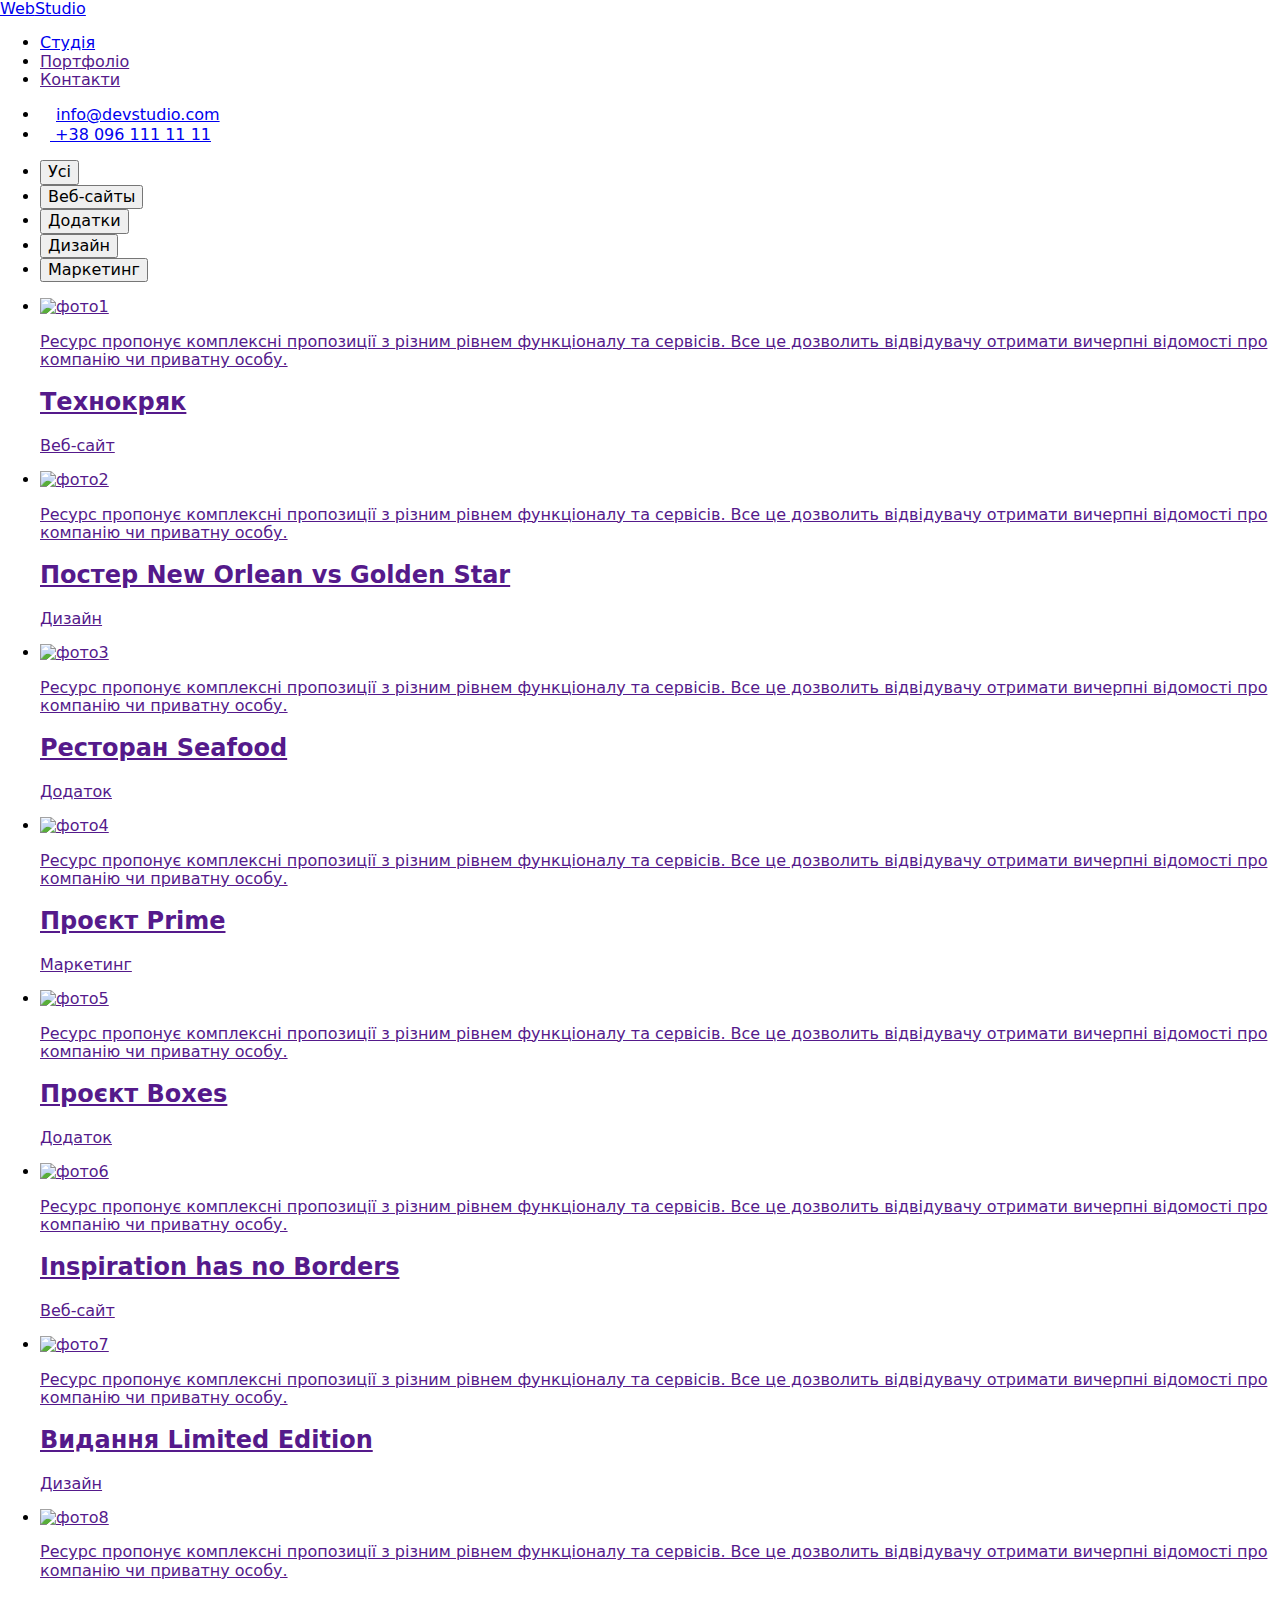
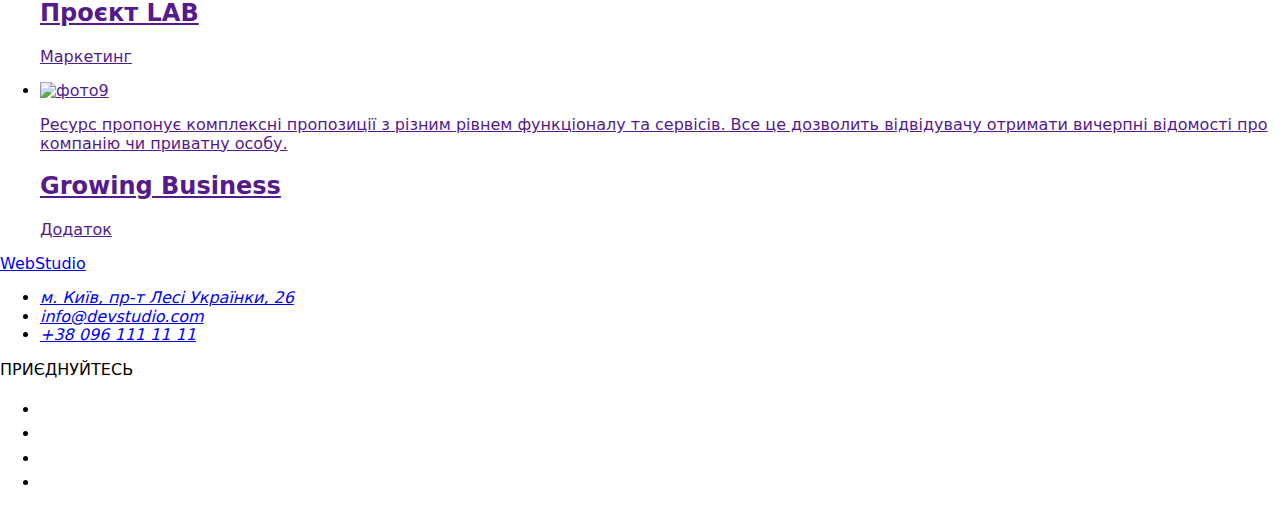
==== portfolio.html @ e8b699ad "Add files via upload" ====
<!DOCTYPE html>
<html lang="en">
  <head>
    <meta charset="UTF-8" />
    <meta http-equiv="X-UA-Compatible" content="IE=edge" />
    <meta name="viewport" content="width=device-width, initial-scale=1.0" />
    <title>Portfolio</title>
    <link rel="preconnect" href="https://fonts.googleapis.com">
<link rel="preconnect" href="https://fonts.gstatic.com" crossorigin>
<link href="https://fonts.googleapis.com/css2?family=Raleway:wght@700&family=Roboto:wght@400;500;700;900&display=swap" rel="stylesheet">
<link rel="stylesheet" href="https://cdnjs.cloudflare.com/ajax/libs/modern-normalize/1.1.0/modern-normalize.min.css">

    <link rel="stylesheet" href="./CSS/styles.css" />
  </head>

  <body>
    <header class="banner">
      <div class="header-container container">
        <a href="/" class="logo-header">
          <span class="first-part">Web</span><span class="last-part">Studio</span></a>
        <nav class="header-nav">
  
          <ul class="nav-list list">
            <li class="header-nav-item">
              <a href="./index.html" class="header-nav-studio link">Студія</a>
            </li>
            <li class="header-nav-item">
              <a href="" class="header-nav-link link current">Портфоліо</a>
            </li>
            <li class="header-nav-item">
              <a href="" class="header-nav-link link">Контакти</a>
            </li>
          </ul>
          </nav>
            <ul class="header-group list">
              <li class="mailto"><a class="link-contacts link" href="#info@devstudio.com">
                <svg class="mail-icon" width="16" height="12">
        <use href="./img/icons.svg#icon-envelope"></use>
                </svg>info@devstudio.com
              </a></li>
              <li><a class="link-contacts link" href="#+380961111111">
                <svg class="tel-icon" width="10" height="16">
                  <use href="./img/icons.svg#icon-Vector"></use>
                </svg> +38 096 111 11 11
              </a></li>
            
          </ul>
        
      </div>
    </header>
    <main>
      <section class="buttons">
        <div class="container">
      <ul class="hero-header-btn list">
        <li class="tin-tack"><button class="hero-btn btn" type="button">Усі</button></li>
        <li class="tin-tack"><button class="hero-btn btn" type="button">Веб-сайты</button></li>
        <li class="tin-tack"><button class="hero-btn btn" type="button">Додатки</button></li>
        <li class="tin-tack"><button class="hero-btn btn" type="button">Дизайн</button></li> 
        <li class="tin-tack"><button class="hero-btn btn" type="button">Маркетинг</button></li>
    </ul>
      
      
        
      <ul class="aboute-list list">
        <li class="item-portfolio"> 
<div class="team-thumb">
  <a class="portfolio" href="">
    <img src="img2/img (7).jpg" alt="фото1">
            <div class="overlay">
            <p class="overlay-text">Ресурс пропонує комплексні пропозиції з різним рівнем функціоналу та сервісів. Все це дозволить відвідувачу 
              отримати вичерпні відомості про компанію чи приватну особу.</p>
          </div>
        
</div>

          <div class="wrapper-img">
          <h2 class="aboute-title">Технокряк</h2>
          <p class="about-title-after">Веб-сайт</p>
        </a>
        </div>
      
        </li>
        <li class="item-portfolio">
          <div class="team-thumb"><a class="portfolio" href="">
          <img src="img2/img (8).jpg" alt="фото2">
          <div class="overlay">
            <p class="overlay-text">Ресурс пропонує комплексні пропозиції з різним рівнем функціоналу та сервісів. Все це дозволить відвідувачу 
              отримати вичерпні відомості про компанію чи приватну особу.</p>
          </div>
          </div>
          <div class="wrapper-img">
          <h2 class="aboute-title">Постер New Orlean vs Golden Star</h2>
          <p class="about-title-after ">Дизайн</p>
        </a>
          </div>
        </li>
        <li class="item-portfolio"> 
          <div class="team-thumb"><a class="portfolio" href="">
          <img src="img2/img (9).jpg" alt="фото3" />
          <div class="overlay">
            <p class="overlay-text">Ресурс пропонує комплексні пропозиції з різним рівнем функціоналу та сервісів. Все це дозволить відвідувачу 
              отримати вичерпні відомості про компанію чи приватну особу.</p>
          </div>
          </div>
          <div class="wrapper-img">
          <h2 class="aboute-title">Ресторан Seafood</h2>
          <p class="about-title-after ">Додаток</p>
          </a>
          </div>
        </li>
        <li class="item-portfolio">
          <div class="team-thumb"><a class="portfolio" href="">
          <img src="img2/img (10).jpg" alt="фото4" />
          <div class="overlay">
            <p class="overlay-text">Ресурс пропонує комплексні пропозиції з різним рівнем функціоналу та сервісів. Все це дозволить відвідувачу 
              отримати вичерпні відомості про компанію чи приватну особу.</p>
          </div>
          </div>
          <div class="wrapper-img">
          <h2 class="aboute-title">Проєкт Prime</h2>
          <p class="about-title-after">Маркетинг</p>
          </a>
          </div>
        </li>
        <li class="item-portfolio">
          <div class="team-thumb"><a class="portfolio" href="">
          <img src="img2/img (11).jpg" alt="фото5" />
          <div class="overlay">
            <p class="overlay-text">Ресурс пропонує комплексні пропозиції з різним рівнем функціоналу та сервісів. Все це дозволить відвідувачу 
              отримати вичерпні відомості про компанію чи приватну особу.</p>
          </div>
          </div>
          <div class="wrapper-img">
          <h2 class="aboute-title">Проєкт Boxes</h2>
          <p class="about-title-after">Додаток</p>
          </a>
          </div>
        </li>
        <li class="item-portfolio">
          <div class="team-thumb"> <a class="portfolio" href="">
          <img src="img2/img (12).jpg" alt="фото6" />
          <div class="overlay">
            <p class="overlay-text">Ресурс пропонує комплексні пропозиції з різним рівнем функціоналу та сервісів. Все це дозволить відвідувачу 
              отримати вичерпні відомості про компанію чи приватну особу.</p>
          </div>
          </div>
          <div class="wrapper-img">
          <h2 class="aboute-title">Inspiration has no Borders</h2>
          <p class="about-title-after">Веб-сайт</p>
          </a>
          </div>
        </li>
        <li class="item-portfolio"> 
          <div class="team-thumb"><a class="portfolio" href="">
          <img src="img2/img (13).jpg" alt="фото7" />
          <div class="overlay">
            <p class="overlay-text">Ресурс пропонує комплексні пропозиції з різним рівнем функціоналу та сервісів. Все це дозволить відвідувачу 
              отримати вичерпні відомості про компанію чи приватну особу.</p>
          </div>
          </div>
          <div class="wrapper-img">
          <h2 class="aboute-title">Видання Limited Edition</h2>
          <p class="about-title-after">Дизайн</p>
          </a>
          </div>
        </li>
        <li class="item-portfolio">
          <div class="team-thumb"><a class="portfolio" href="">
          <img src="img2/img (14).jpg" alt="фото8" />
          <div class="overlay">
            <p class="overlay-text">Ресурс пропонує комплексні пропозиції з різним рівнем функціоналу та сервісів. Все це дозволить відвідувачу 
              отримати вичерпні відомості про компанію чи приватну особу.</p>
          </div>
          </div>
          <div class="wrapper-img">
          <h2 class="aboute-title">Проєкт LAB</h2>
          <p class="about-title-after">Маркетинг</p>
          </a>
          </div>
        </li>
        <li class="item-portfolio">
          <div class="team-thumb"> <a class="portfolio" href="">
          <img src="img2/img (15).jpg" alt="фото9" />
          <div class="overlay">
            <p class="overlay-text">Ресурс пропонує комплексні пропозиції з різним рівнем функціоналу та сервісів. Все це дозволить відвідувачу 
              отримати вичерпні відомості про компанію чи приватну особу.</p>
          </div>
          </div>
          <div class="wrapper-img">
          <h2 class="aboute-title">Growing Business</h2>
          <p class="about-title-after">Додаток</p>
          </a>
          </div>
        </li>
      </ul>
    </div>
    </section>
  </main>
  <footer class="floor">
    <div class="container-footer">
      <div class="logo-address">
      <a href="/" class="logotip logo">
        <span class="first-part">Web</span><span class="second-part">Studio</span></a>
      <address>
      

        <ul class="address-contacts list">
          <li class="contact">
            <a class="home-contacts link" href="https://goo.gl/maps/BV1FCmBbSdYmjKrC9" target="_blank"
              rel="noopener noreferrer nofollows">м. Київ, пр-т Лесі Українки, 26</a>
          </li>

          <li class="contact"><a class="mail-contacts link" href="#info@devstudio.com">info@devstudio.com</a></li>
          <li class="contact"><a class="mail-contacts link" href="#+380961111111">+38 096 111 11 11</a></li>
        </ul>
      </address>
      </div>
      <div>
        <p class="join">
          ПРИЄДНУЙТЕСЬ
        </p>
        <ul class="socials list">
          <li class="social-item"> <a class="social-link link" href="https://Instagram.com" target="_blank"
              rel="nofollow noopener noreferrer" aria-label="Instagram icon">
              <svg class="social-icon" width="20" height="20">
                <use href="./img/icons.svg#icon-instagram-2"></use>
              </svg>
            </a>
          </li>
          <li class="social-item"> <a class="social-link link" href="https://Twitter.com" target="_blank"
              rel="nofollow noopener noreferrer" aria-label="Twitter icon">
              <svg class="social-icon" width="20" height="20">
                <use href="./img/icons.svg#icon-twitter-1"></use>
              </svg>
            </a>
          </li>
          <li class="social-item"> <a class="social-link link" href="https://Facebook.com" target="_blank"
              rel="nofollow noopener noreferrer" aria-label="Facebook icon">
              <svg class="social-icon" width="20" height="20">
                <use href="./img/icons.svg#icon-facebook-1"></use>
              </svg>
            </a>
          </li>
          <li class="social-item"> <a class="social-link link" href="https://linkedin.com" target="_blank"
              rel="nofollow noopener noreferrer" aria-label="Linkedin icon">
              <svg class="social-icon" width="20" height="20">
                <use href="./img/icons.svg#icon-linkedin-1"></use>
              </svg>
            </a>
          </li>
        </ul>
      </div>
    </div>
</footer>
  </body>
</html>
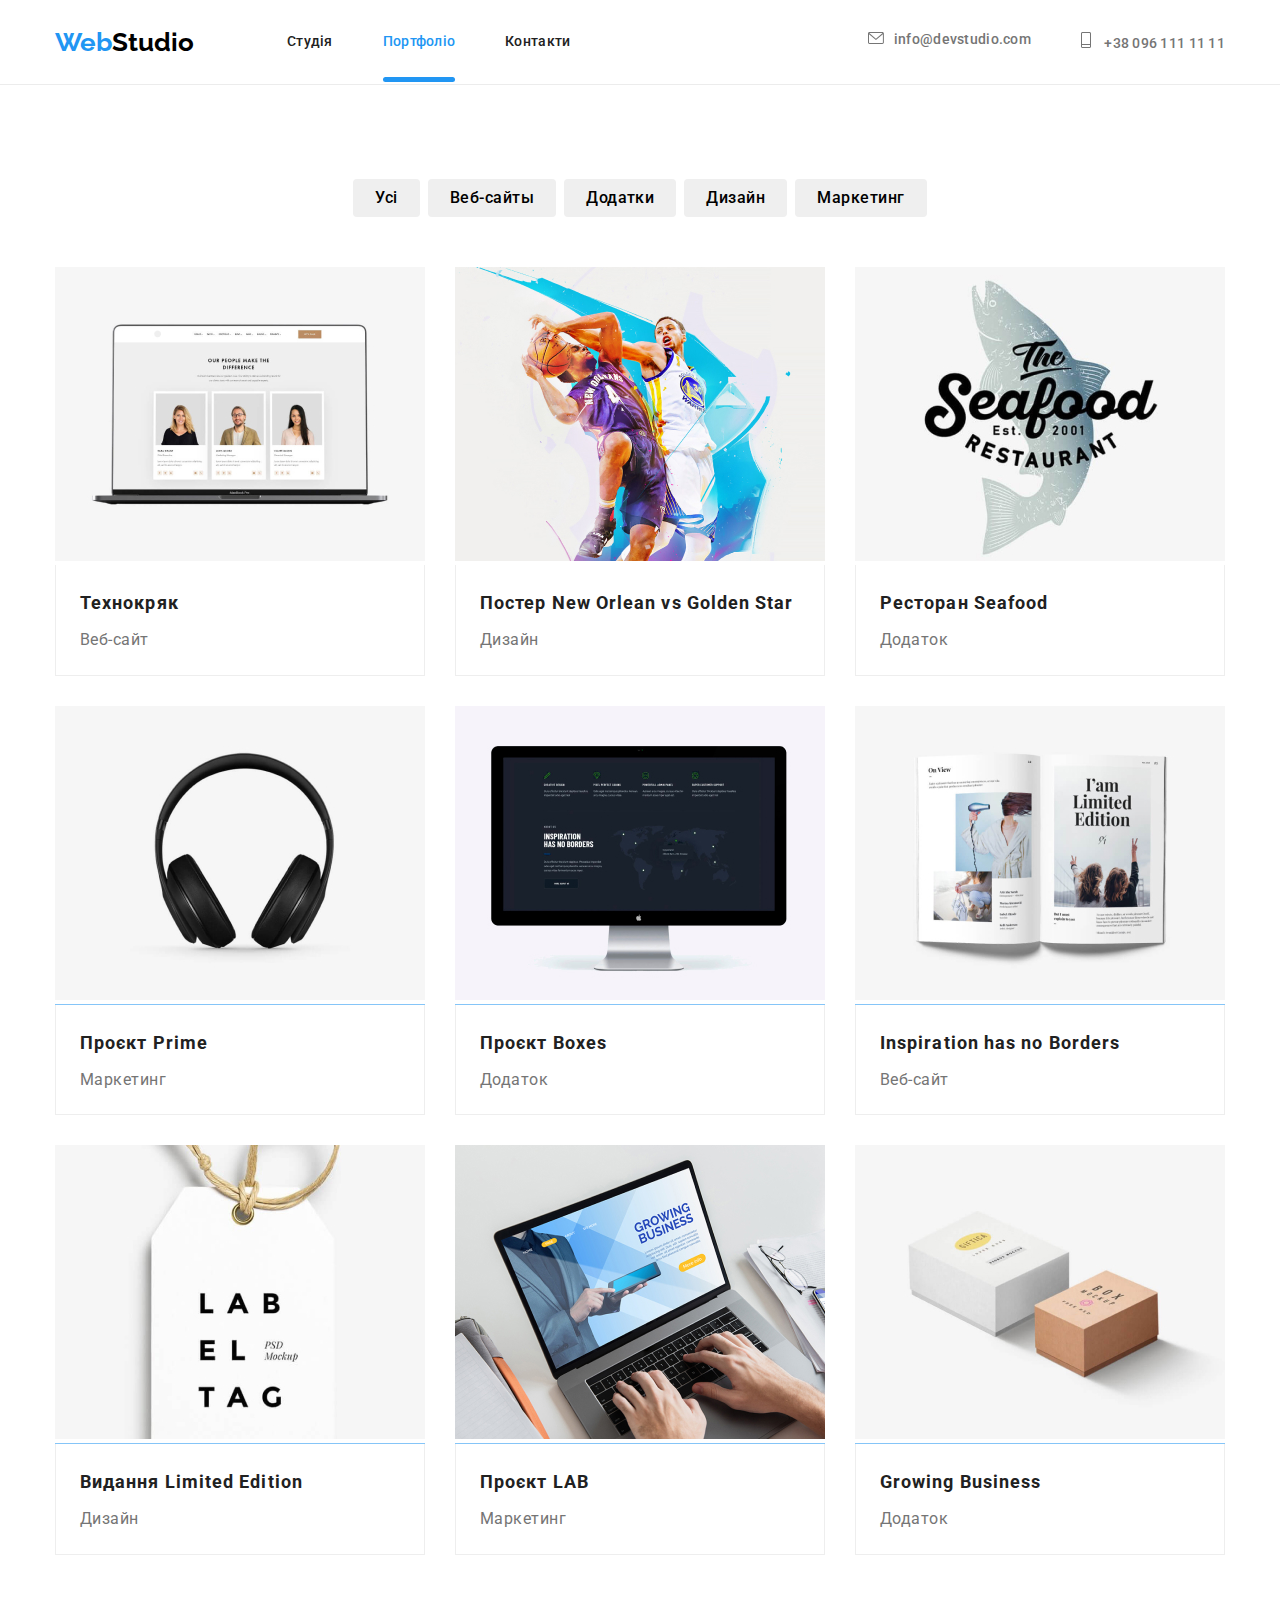
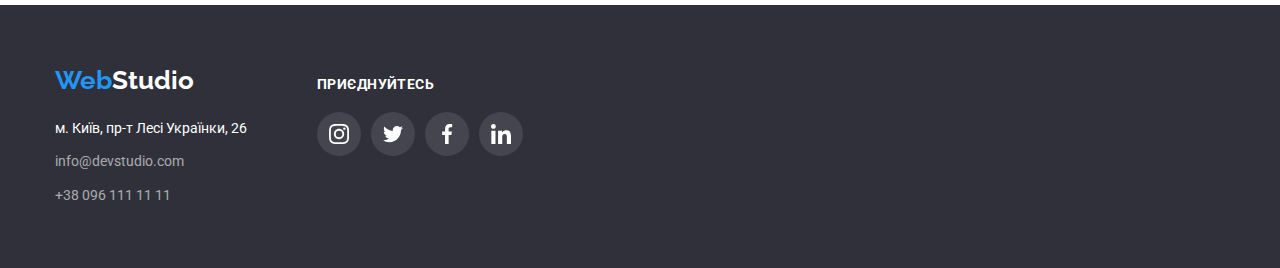
==== commit 01c38dc6: "Add files via upload" ====
--- a/portfolio.html
+++ b/portfolio.html
@@ -11,7 +11,7 @@
 <link href="https://fonts.googleapis.com/css2?family=Raleway:wght@700&family=Roboto:wght@400;500;700;900&display=swap" rel="stylesheet">
 <link rel="stylesheet" href="https://cdnjs.cloudflare.com/ajax/libs/modern-normalize/1.1.0/modern-normalize.min.css">
 
-    <link rel="stylesheet" href="./CSS/styles.css" />
+    <link rel="stylesheet" href="./css/styles.css" />
   </head>
 
   <body>
--- a/css/styles.css
+++ b/css/styles.css
@@ -0,0 +1,785 @@
+/*GENERAL STYLES*/
+html {
+    box-sizing: border-box;
+}
+*,
+*::before,
+*::after {
+    box-sizing: inherit;
+}
+h1,
+h2,
+h3,
+h4,
+h5,
+h6,
+ul,
+p
+{
+    margin: 0;
+}
+
+:root {
+    
+    --second-font: 'Raleway', sans-serif;
+    --accent-color: #2196F3;
+    --main-color: #212121;
+    --second-color: #757575;
+    --third-color: #FFFFFF;
+}
+
+body {
+    font-family:'Roboto', sans-serif;
+}
+
+
+     .logo {
+font-family: var(--second-font);
+font-weight: 700;
+font-size: 26px;
+line-height: 1.19;
+text-decoration: none;
+
+
+
+}
+.logo-header {
+    font-family: var(--second-font);
+font-weight: 700;
+font-size: 26px;
+line-height: 1.19;
+text-decoration: none;
+margin-right: 93px;
+
+}
+
+
+.first-part {
+    color: var(--accent-color);
+}
+.last-part {
+   color: #000; 
+} 
+.second-part {
+    color: #FFFFFF;
+}
+.list {
+    list-style: none;
+}
+.link { 
+    text-decoration: none;
+    transition-property: var(--accent-color);
+    transition-duration: 250ms;
+    transition-timing-function: cubic-bezier(0.4, 0, 0.2, 1);
+
+}
+
+.link:hover, .link:focus {
+    color: var(--accent-color);
+   
+}
+.mailto:hover,
+.mailto:focus {
+    fill: var(--accent-color);
+    color: var(--accent-color);
+}
+
+
+
+
+.tel-icon:hover,
+.tel-icon:focus {
+    fill: var(--accent-color);
+}
+.menu {
+    display: flex;
+}
+
+.nav-list {
+    display: flex;
+    align-items: center;
+    gap: 50px;
+    padding-left: 0;
+    margin-top: 0;
+    margin-bottom: 0;
+    
+    
+}
+
+.nav-list:last-child {
+    margin-right: 0;
+}
+.header-container {
+    display: flex;
+    align-items: center;
+    margin-right: 0;
+    
+      
+    
+}
+
+.banner {
+    border-bottom: 1px solid #ECECEC;
+}
+.buttons {
+    padding-top: 94px;
+    padding-bottom: 50px;
+}
+.header-group {
+    display: flex;
+    
+margin-left: auto;
+    gap: 50px;
+    
+}
+
+    
+
+.header-nav-link  {
+font-weight: 500;
+font-size: 14px;
+line-height: 1.14;
+letter-spacing: 0.02em;
+color: var(--main-color);
+display: block;
+padding-top: 32px;
+padding-bottom: 32px;
+
+       }
+
+.header-nav-studio {
+  
+font-weight: 500;
+font-size: 14px;
+line-height: 1.14;
+letter-spacing: 0.02em;
+
+color: var( --main-color);
+display: block;
+padding-top: 32px;
+padding-bottom: 32px;
+
+}
+.link-contacts {
+    font-style: normal;
+font-weight: 500;
+font-size: 14px;
+line-height: 1.14;
+letter-spacing: 0.02em;
+
+color: #757575;
+display: block;
+padding-top: 32px;
+padding-bottom: 32px;
+}
+.link-tel  {
+    font-style: normal;
+font-weight: 500;
+font-size: 14px;
+line-height: 1.14;
+letter-spacing: 0.02em;
+color: var(--second-color);
+padding-top: 32px;
+padding-bottom: 32px;
+}
+.header-btn {
+    font-family: 'Roboto';
+font-style: normal;
+font-weight: 700;
+    font-size: 16px;
+    line-height: 1.87;
+    letter-spacing: 0.06em;
+    display: inline-block;
+    padding: 10px 32px;
+    margin-top: 30px;
+    background-color: var(--accent-color);
+    color: var(--third-color);
+    border: 0;
+    transition-property: var(--accent-color);
+    transition-duration: 250ms;
+    transition-timing-function: cubic-bezier(0.4, 0, 0.2, 1);
+}
+.header-btn:hover,
+.header-btn:focus {
+    cursor:pointer;
+list-style: none;
+box-shadow: 0px 4px 4px rgba(0, 0, 0, 0.15);
+border-radius: 4px;
+}
+
+.btn:hover, 
+.btn:focus {
+cursor:pointer;
+list-style: none;
+box-shadow: 0px 4px 4px rgba(0, 0, 0, 0.15);
+border-radius: 4px;
+background-color: var(--accent-color);
+
+}
+
+.hero-text {
+    font-weight: 900;
+font-size: 44px;
+line-height: 1.36;
+text-align: center;
+letter-spacing: 0.06em;
+text-transform: uppercase;
+color: var(--third-color);
+max-width: 696px;
+margin-left: auto;
+margin-right: auto;
+
+
+
+}
+.hero {
+    
+    padding-top: 200px;
+    padding-bottom: 200px;
+    background-image:linear-gradient(to right,rgba(47, 48, 58, 0.4),rgba(47, 48, 58, 0.4)),  url(../img/hero-bg.png);
+    background-repeat: no-repeat;
+    margin-left: auto;
+    margin-right: auto;
+    max-width: 1600px;
+    background-size: cover;
+    background-position: center;
+
+
+
+}
+
+
+.items {
+    font-weight: 700;
+font-size: 14px;
+line-height: 1.14;
+letter-spacing: 0.03em;
+text-transform: uppercase;
+color: var(--main-color);
+margin-top: 30px;
+    margin-bottom: 10px;
+}
+
+
+.details {
+    padding-top: 94px;  
+}
+
+.items-text {
+    
+font-size: 14px;
+line-height: 1.71;
+letter-spacing: 0.03em;
+color: var(--second-color);
+
+margin-top: 0;
+margin-bottom: 0;
+padding-left: 0;
+
+
+}
+.items-text {
+    display: flex;
+    gap: 30px;
+    
+    
+}
+.lead-img {
+    display: flex;
+    gap: 30px;
+   margin-top: 0;
+   margin-bottom: 0;
+   padding-left: 0;
+}
+.lead {
+    
+
+font-size: 36px;
+line-height: 1.16;
+text-align: center;
+letter-spacing: 0.03em;
+color: var(--main-color);
+margin-top: 0;
+margin-bottom: 50px;
+
+}
+.user {
+    padding-top: 94px;
+padding-bottom: 94px;
+}
+
+.comanda {
+    
+font-size: 16px;
+line-height: 1.18;
+font-weight: 500;
+text-align: center;
+letter-spacing: 0.03em;
+color: var(--main-color);
+padding: 10px;
+
+}
+.our-comanda {
+    padding-top: 94px;
+    padding-bottom: 94px;
+    background: #F5F4FA;
+    
+}
+.profession {
+font-size: 16px;
+line-height: 1.18;
+color: #757575;
+margin-bottom: 16px;
+
+}
+
+.home-contacts {
+font-style: normal;
+font-size: 14px;
+line-height: 24px;
+color: #FFFFFF;
+padding-left: 0;
+margin-bottom: 9px;
+
+}
+
+.aboute-title {
+font-weight: 700;
+font-size: 18px;
+line-height: 2;
+letter-spacing: 0.06em;
+color: var(--main-color);
+margin-bottom: 4px;
+
+}
+.about-title-after {
+font-size: 16px;
+line-height: 1.87;
+letter-spacing: 0.03em;
+color: var(--second-color);
+
+}
+
+.floor {
+
+background: #2F303A;
+
+padding-top: 60px;
+padding-bottom: 60px;
+
+
+}
+
+.mail-contacts  {
+
+font-size: 14px;
+line-height: 1.71;
+color: rgba(255, 255, 255, 0.6);
+margin-top: 9px;
+
+
+}
+.mail-icon {
+    margin-right: 10px;
+    fill: currentColor;
+}
+.tel-icon {
+    margin-right: 10px;
+    fill: currentColor;
+}
+
+
+.hero-header-btn .btn {
+font-weight: 500;
+font-size: 16px;
+line-height:1.62;
+letter-spacing: 0.03em;
+font-family:inherit;
+border: 0;
+border-radius: 4px;
+
+}
+.hero-header-btn {
+    display: flex;
+justify-content: center;
+gap: 8px;
+margin-bottom: 50px;
+padding-left: 0;
+
+}
+
+
+.container {
+    margin-left: auto;
+    margin-right: auto;
+    padding-left: 15px;
+    padding-right: 15px;   
+    width: 1200px;
+    text-align: center;
+
+}
+.aboute-list {
+    display: flex;
+    flex-wrap: wrap;
+   gap: 30px;
+   padding-left: 0;
+   margin-top: 0;
+   margin-bottom: 0;
+   
+}
+
+.item-portfolio {
+    display: block;
+    width: 370px;
+    transition-property: box-shadow;
+    transition-duration: 250ms;
+    transition-timing-function: cubic-bezier(0.4, 0, 0.2, 1);
+
+
+}
+
+.item-portfolio:hover .overlay {
+    background-color: rgba(33, 150, 243, 0.9);
+    transform: translateY(0);
+    
+}
+.team-thumb{
+    position: relative;
+    overflow: hidden;
+    
+}
+
+.overlay {
+    position: absolute;
+    top: 0;
+    left: 0;
+    transform: translateY(100%);
+    display: flex;
+    align-items: center;
+    width: 100%;
+    height: 100%;
+    background-color: rgba(33, 150, 243, 0.9);
+    
+    transition: transform 250ms cubic-bezier(0.4, 0, 0.2, 1);
+}
+
+.overlay-text{
+    padding:63px 24px;
+    color: var(--third-color);
+    font-weight: 400;
+font-size: 18px;
+line-height: 28px;
+text-align: left;
+}
+.aboute-list:nth-child(3n)
+{
+    margin-right: 0;
+}
+.wrapper-img {
+    padding: 20px 24px;
+    border: 1px solid #EEEEEE;
+    border-top: none;
+    text-align: left;
+}
+.picture {
+    display: block;
+    flex-basis: calc((100%-60px)/3);
+}
+.foto {
+    display: block;
+    flex-basis: calc((100%-90px)/4);
+    box-shadow: 0px 1px 3px rgba(0, 0, 0, 0.12), 0px 1px 1px rgba(0, 0, 0, 0.14), 0px 2px 1px rgba(0, 0, 0, 0.2);
+    transition-property: var(--accent-color);
+    transition-duration: 250ms;
+    transition-timing-function: cubic-bezier(0.4, 0, 0.2, 1);
+}
+
+
+
+.address-contacts {
+    font-style: normal;
+    font-size: 14px;
+    line-height: 24px;
+    color: #FFFFFF;
+    padding-left: 0;
+   
+    
+}
+    
+    
+.team-img {
+    padding-bottom: 30px;
+    padding-top: 10px;
+    background: var(--third-color);
+}
+
+.hero-btn{
+    display: inline-block;
+   padding: 6px 22px;
+}
+.text-container {
+    margin-left: auto;
+    margin-right: auto;
+    padding-left: 15px;
+    padding-right: 15px;   
+    width: 1200px;
+    
+}
+.logotip {
+    margin-bottom: 20px;
+    display: block;
+}
+.logo-address {
+    margin-right: 70px;
+}
+.container-footer {
+    margin-left: auto;
+    margin-right: auto;
+    padding-left: 15px;
+    padding-right: 15px;   
+    width: 1200px;
+    display: flex;
+    align-items: baseline;
+   
+    
+}
+.join {
+    margin-bottom: 20px;
+font-weight: 700;
+font-size: 14px;
+line-height: 16px;
+letter-spacing: 0.03em;
+text-transform: uppercase;
+
+color: #FFFFFF;
+
+}
+.contact {
+    margin-bottom: 9px;
+}
+.contact:last-child {
+    margin-bottom: 0;
+}
+.socials {
+    display: flex;
+    justify-content: center;
+    align-items: center;
+    gap: 10px;
+    padding-left: 0;
+   
+}
+
+.socials-icon {
+    fill: currentColor;
+   
+}
+.link {
+    text-decoration: none;
+    
+}
+.socials-link {
+    display: flex;
+    align-items: center;
+    justify-content: center;
+    color: #AFB1B8;;
+    width: 44px;
+    height: 44px;
+    background-color: #FFFFFF;
+    border-radius: 50%;
+    transition-property: background-color;
+    transition-duration: 250ms;
+    transition-timing-function: cubic-bezier(0.4, 0, 0.2, 1).;
+}
+.social-link {
+    display: flex;
+    align-items: center;
+    justify-content: center;
+    color: #AFB1B8;;
+    width: 44px;
+    height: 44px;
+    background-color:rgba(255, 255, 255, 0.1);
+    border-radius: 50%;
+    transition-property: background-color;
+    transition-duration: 250ms;
+    transition-timing-function: cubic-bezier(0.4, 0, 0.2, 1);
+}
+.social-item {
+    fill: #FFFFFF;
+}
+.social-icon {
+    fill: #FFFFFF; 
+}
+.socials-link:hover,
+.socials-link:focus  {
+    color: #FFFFFF;
+    background-color:#2196F3 ;
+    
+}
+.social-link:hover,
+.social-link:focus  {
+    color: #FFFFFF;
+    background-color:#2196F3 ;
+    
+}
+
+.clients-list {
+   display: flex;
+   justify-content: center;
+   align-items: center;
+    gap: 30px;
+    padding-left: 0;
+
+}
+.clients-link {
+    width: 170px;
+    height: 92px;
+display: flex;
+   justify-content: center;
+   align-items: center;
+
+    border: 1px solid #AFB1B8;
+border-radius: 4px;
+color: #AFB1B8;
+
+}
+.clients-link {
+    transition-property: background-color;
+    transition-duration: 250ms;
+    transition-timing-function: cubic-bezier(0.4, 0, 0.2, 1);
+}
+
+.icons-first {
+    width: 270px;
+    height: 120px;
+display: flex;
+   justify-content: center;
+   align-items: center;
+   background: #F5F4FA;
+   border-radius: 4px;
+    
+}
+.clients-icon {
+    fill: currentColor;
+}
+.clients-link:hover,
+.clients-link:focus {
+    border-color:  #2196F3;
+    color:  #2196F3;
+}
+.section-client {
+    padding-top: 94px;
+    padding-bottom: 94px;
+}
+.portfolio {
+    text-decoration: none;
+    display: block;
+
+}
+.item-portfolio:hover,
+.item-portfolio:focus {
+    
+    box-shadow: 0px 1px 1px rgba(0, 0, 0, 0.12), 0px 4px 4px rgba(0, 0, 0, 0.06), 1px 4px 6px rgba(0, 0, 0, 0.16);
+}
+.item-portfolio:hover.overlay{
+    transform: translateY(0);
+}
+.hero-btn.btn {
+    transition-property: backgraund-color var(--accent-color); 
+    transition-duration: 250ms;
+    transition-timing-function: cubic-bezier(0.4, 0, 0.2, 1);
+    
+}
+    
+    
+
+.lead-desk-text {
+    display: flex;
+    position: absolute;
+    width: 370px;
+    height: 70px;
+    color: var(--third-color);
+    justify-content: center;
+    align-items:center ;
+    top: 224px;
+    background-color:  rgba(47, 48, 58, 0.8);
+    font-weight: 700;
+    font-size: 14px;
+    line-height: calc(16/14);
+    text-transform: uppercase;
+}
+.lead-desk {
+    display: flex;
+    position: relative;
+}
+.header-nav-studio.current {
+    color: var(--accent-color);
+}
+.header-nav-studio.current::after {
+    content: '';
+    display: block;
+    width: 100%;
+    height: 5px;
+    border-radius: 4px;
+    background-color: #2196F3;
+    position: absolute;
+    bottom: 0;
+    left: 0;
+}
+.header-nav-item {
+    position: relative;
+}
+.header-nav-link.current {
+    color: var(--accent-color);  
+}
+.header-nav-link.current::after {
+    content: '';
+    display: block;
+    width: 100%;
+    height: 5px;
+    border-radius: 4px;
+    background-color: #2196F3;
+    position: absolute;
+    bottom: 0;
+    left: 0;
+}
+.backdrope {
+    position: fixed;
+    left: 0px;
+    top: 0px;
+    width: 100%;
+    height: 100%;
+    background: rgba(0, 0, 0, 0.2);
+    transition: opasity 150ms linear, visibility 150ms linear;
+}
+.modal {
+    position: absolute;
+    top: 50%;
+    left: 50%;
+    transform: translate(-50%,-50%);
+    min-width: 528px;
+    min-height: 581px;
+    background-color: var(--third-color);
+    box-shadow: 0px 1px 3px rgba(0, 0, 0, 0.12), 0px 1px 1px rgba(0, 0, 0, 0.14), 0px 2px 1px rgba(0, 0, 0, 0.2);
+border-radius: 4px;
+}
+
+.backdrope.is-hidden {
+    opacity: 0;
+    pointer-events: none;
+    visibility: hidden;
+}
+.close-btn {
+    position: absolute;
+    top: 8px;
+    right: 8px;
+    display: flex;
+    align-items: center;
+    justify-content: center;
+    width: 30px;
+    height: 30px;
+    padding: 0;
+    background-color: transparent;
+    cursor: pointer;
+    fill: var(--third-color);
+    border: 1px solid rgba(0, 0, 0, 0.1);
+}